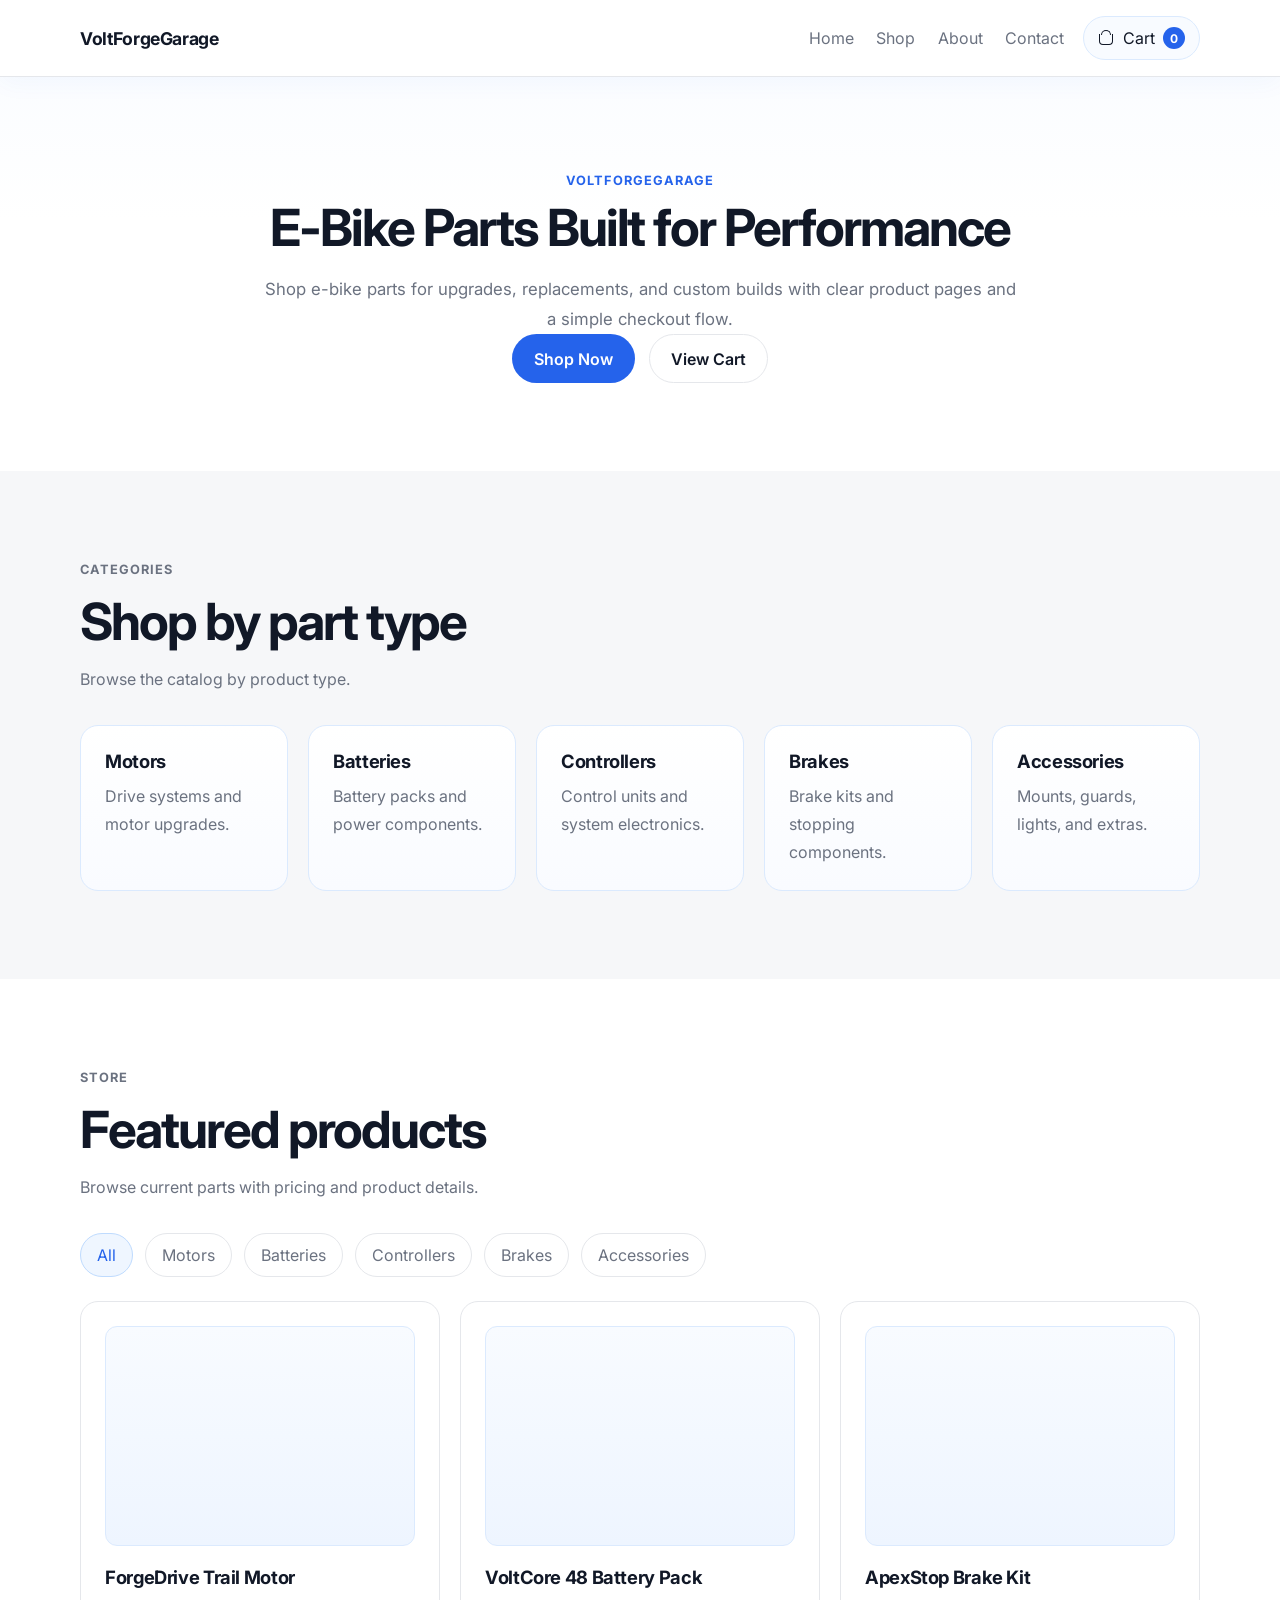
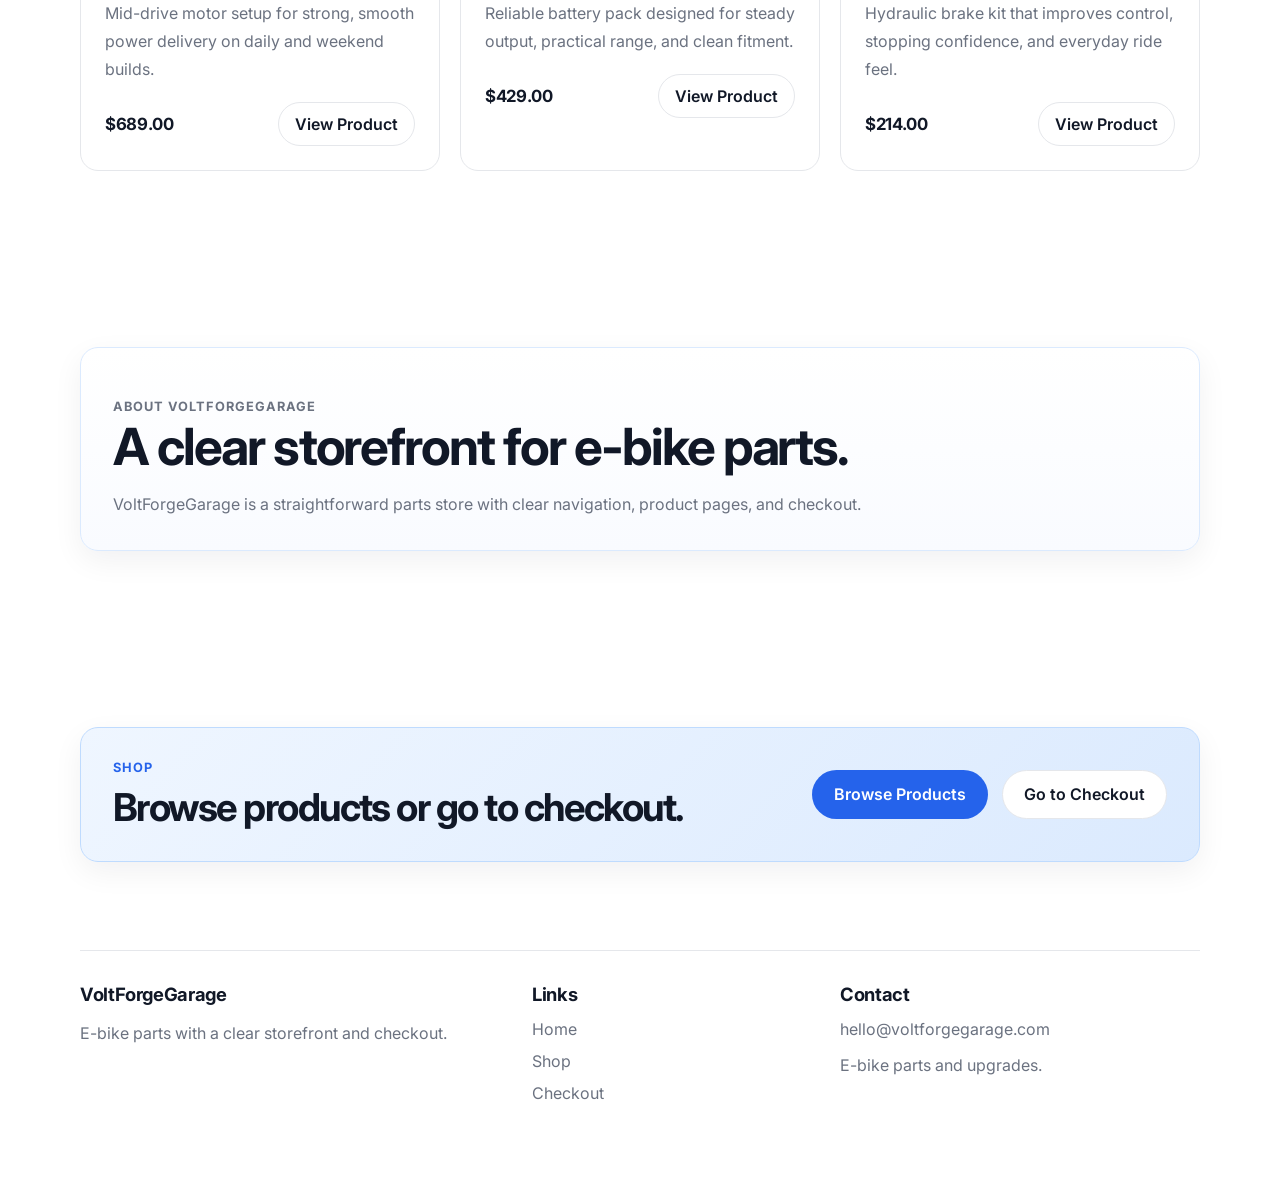
==== index.html @ 782eabcb "Add files via upload" ====
<!DOCTYPE html>
<html lang="en">
<head>
  <meta charset="UTF-8">
  <meta name="viewport" content="width=device-width, initial-scale=1.0">
  <meta name="description" content="VoltForgeGarage sells e-bike parts with a clear storefront, product pages, and checkout.">
  <title>VoltForgeGarage | E-Bike Parts</title>
  <link rel="preconnect" href="https://fonts.googleapis.com">
  <link rel="preconnect" href="https://fonts.gstatic.com" crossorigin>
  <link href="https://fonts.googleapis.com/css2?family=Inter:wght@400;500;600;700;800&display=swap" rel="stylesheet">
  <link rel="icon" type="image/svg+xml" href="data:image/svg+xml,%3Csvg xmlns='http://www.w3.org/2000/svg' viewBox='0 0 64 64'%3E%3Crect width='64' height='64' rx='14' fill='white'/%3E%3Cpath d='M20 18h24l-9 13h10L24 46l8-13H20z' fill='%231d4ed8'/%3E%3C/svg%3E">
  <link rel="stylesheet" href="style.css">
</head>
<body data-page="store">
  <header class="site-header">
    <nav class="navbar">
      <a href="index.html#home" class="brand">VoltForgeGarage</a>
      <button class="nav-toggle" type="button" aria-label="Open menu" aria-expanded="false" aria-controls="nav-menu">
        <span></span>
        <span></span>
        <span></span>
      </button>
      <div class="nav-menu" id="nav-menu">
        <div class="nav-links">
          <a href="#home">Home</a>
          <a href="#shop">Shop</a>
          <a href="#about">About</a>
          <a href="#contact">Contact</a>
        </div>
        <a href="checkout.html" class="cart-link" aria-label="Open shopping cart">
          <span class="cart-icon"></span>
          <span>Cart</span>
          <span class="cart-count" data-cart-count>0</span>
        </a>
      </div>
    </nav>
  </header>

  <main>
    <section class="hero section" id="home">
      <div class="hero-layout">
        <div class="hero-copy reveal">
          <p class="eyebrow">VoltForgeGarage</p>
          <h1>E-Bike Parts Built for Performance</h1>
          <p class="hero-text">Shop e-bike parts for upgrades, replacements, and custom builds with clear product pages and a simple checkout flow.</p>
          <div class="hero-actions">
            <a href="#shop" class="button button-primary">Shop Now</a>
            <a href="checkout.html" class="button button-secondary">View Cart</a>
          </div>
        </div>
      </div>
    </section>

    <section class="section section-soft" id="categories">
      <div class="section-heading reveal">
        <p class="eyebrow">Categories</p>
        <h2>Shop by part type</h2>
        <p>Browse the catalog by product type.</p>
      </div>
      <div class="category-grid">
        <article class="category-card reveal"><h3>Motors</h3><p>Drive systems and motor upgrades.</p></article>
        <article class="category-card reveal"><h3>Batteries</h3><p>Battery packs and power components.</p></article>
        <article class="category-card reveal"><h3>Controllers</h3><p>Control units and system electronics.</p></article>
        <article class="category-card reveal"><h3>Brakes</h3><p>Brake kits and stopping components.</p></article>
        <article class="category-card reveal"><h3>Accessories</h3><p>Mounts, guards, lights, and extras.</p></article>
      </div>
    </section>

    <section class="section" id="shop">
      <div class="section-heading reveal">
        <p class="eyebrow">Store</p>
        <h2>Featured products</h2>
        <p>Browse current parts with pricing and product details.</p>
      </div>

      <div class="product-toolbar reveal">
        <div class="filter-row" role="group" aria-label="Filter products">
          <button class="filter-chip is-active" data-filter="all">All</button>
          <button class="filter-chip" data-filter="motors">Motors</button>
          <button class="filter-chip" data-filter="batteries">Batteries</button>
          <button class="filter-chip" data-filter="controllers">Controllers</button>
          <button class="filter-chip" data-filter="brakes">Brakes</button>
          <button class="filter-chip" data-filter="accessories">Accessories</button>
        </div>
      </div>

      <div class="product-grid" data-product-grid></div>
      <div class="empty-state is-hidden" data-empty-products>
        <h3>No products match this filter</h3>
        <p>Try another category to keep browsing the collection.</p>
      </div>
    </section>

    <section class="section" id="about">
      <div class="about-block reveal">
        <div class="about-copy">
          <p class="eyebrow">About VoltForgeGarage</p>
          <h2>A clear storefront for e-bike parts.</h2>
          <p>VoltForgeGarage is a straightforward parts store with clear navigation, product pages, and checkout.</p>
        </div>
      </div>
    </section>

    <section class="section" id="contact">
      <div class="cta-banner reveal">
        <div>
          <p class="eyebrow">Shop</p>
          <h2>Browse products or go to checkout.</h2>
        </div>
        <div class="cta-actions">
          <a href="#shop" class="button button-primary">Browse Products</a>
          <a href="checkout.html" class="button button-secondary">Go to Checkout</a>
        </div>
      </div>
    </section>
  </main>

  <footer class="site-footer">
    <div class="footer-grid">
      <div>
        <h3>VoltForgeGarage</h3>
        <p>E-bike parts with a clear storefront and checkout.</p>
      </div>
      <div>
        <h3>Links</h3>
        <a href="#home">Home</a>
        <a href="#shop">Shop</a>
        <a href="checkout.html">Checkout</a>
      </div>
      <div>
        <h3>Contact</h3>
        <a href="mailto:hello@voltforgegarage.com">hello@voltforgegarage.com</a>
        <p>E-bike parts and upgrades.</p>
      </div>
    </div>
  </footer>

  <script src="script.js"></script>
</body>
</html>
---- style.css ----
:root {
  --background: #ffffff;
  --surface: #f6f7f9;
  --surface-strong: #eef2f6;
  --border: #e5e7eb;
  --text: #111827;
  --muted: #6b7280;
  --accent: #2563eb;
  --accent-hover: #1d4ed8;
  --danger: #b91c1c;
  --success: #166534;
  --container: min(1120px, calc(100% - 2rem));
  --radius: 18px;
  --radius-sm: 12px;
  --shadow: 0 10px 30px rgba(17, 24, 39, 0.06);
}

* {
  box-sizing: border-box;
}

html {
  scroll-behavior: smooth;
}

body {
  margin: 0;
  font-family: "Inter", sans-serif;
  background:
    linear-gradient(180deg, #f8fbff 0, #ffffff 220px),
    var(--background);
  color: var(--text);
}

body.menu-open {
  overflow: hidden;
}

a {
  color: inherit;
  text-decoration: none;
}

button,
input,
select,
textarea {
  font: inherit;
}

button {
  cursor: pointer;
}

.site-header {
  position: sticky;
  top: 0;
  z-index: 50;
  background: rgba(255, 255, 255, 0.96);
  border-bottom: 1px solid var(--border);
  backdrop-filter: blur(10px);
  box-shadow: 0 6px 24px rgba(37, 99, 235, 0.04);
}

.navbar,
.section,
.site-footer {
  width: var(--container);
  margin: 0 auto;
}

.navbar {
  display: flex;
  align-items: center;
  justify-content: space-between;
  min-height: 76px;
  gap: 1rem;
}

.brand {
  font-size: 1.1rem;
  font-weight: 700;
  letter-spacing: -0.02em;
}

.nav-menu,
.nav-links {
  display: flex;
  align-items: center;
}

.nav-menu {
  gap: 1.2rem;
}

.nav-links {
  gap: 1.4rem;
}

.nav-links a,
.site-footer a,
.text-link {
  color: var(--muted);
  transition: color 0.2s ease;
}

.nav-links a:hover,
.site-footer a:hover,
.text-link:hover {
  color: var(--text);
}

.cart-link {
  display: inline-flex;
  align-items: center;
  gap: 0.55rem;
  padding: 0.65rem 0.85rem;
  border: 1px solid #dbeafe;
  border-radius: 999px;
  background: #f8fbff;
}

.cart-icon {
  position: relative;
  width: 16px;
  height: 16px;
}

.cart-icon::before,
.cart-icon::after {
  content: "";
  position: absolute;
}

.cart-icon::before {
  inset: 4px 1px 1px;
  border: 1.75px solid var(--text);
  border-top: 0;
  border-radius: 0 0 4px 4px;
}

.cart-icon::after {
  width: 8px;
  height: 4px;
  top: 0;
  left: 3px;
  border: 1.75px solid var(--text);
  border-bottom: 0;
  border-radius: 8px 8px 0 0;
}

.cart-count {
  min-width: 22px;
  height: 22px;
  display: grid;
  place-items: center;
  border-radius: 50%;
  background: var(--accent);
  color: #fff;
  font-size: 0.75rem;
  font-weight: 700;
}

.nav-toggle {
  display: none;
  width: 42px;
  height: 42px;
  padding: 0;
  border: 1px solid var(--border);
  border-radius: 10px;
  background: #fff;
  flex-direction: column;
  justify-content: center;
  align-items: center;
  gap: 4px;
}

.nav-toggle span {
  width: 18px;
  height: 2px;
  background: var(--text);
  border-radius: 999px;
  transition: transform 0.2s ease, opacity 0.2s ease;
}

.nav-toggle.is-active span:nth-child(1) {
  transform: translateY(6px) rotate(45deg);
}

.nav-toggle.is-active span:nth-child(2) {
  opacity: 0;
}

.nav-toggle.is-active span:nth-child(3) {
  transform: translateY(-6px) rotate(-45deg);
}

.section {
  padding: 88px 0;
}

.section-soft {
  background: var(--surface);
  width: 100%;
  padding-inline: calc((100% - var(--container)) / 2);
}

.section-heading {
  margin-bottom: 2rem;
}

.eyebrow {
  margin: 0 0 0.75rem;
  color: var(--accent);
  font-size: 0.8rem;
  font-weight: 700;
  letter-spacing: 0.08em;
  text-transform: uppercase;
}

.section-heading h2,
.hero-copy h1,
.about-copy h2,
.cta-banner h2 {
  margin: 0;
  line-height: 1.08;
  letter-spacing: -0.04em;
}

.section-heading h2,
.hero-copy h1,
.about-copy h2 {
  font-size: clamp(2rem, 4vw, 3.4rem);
}

.product-detail-copy h1,
.cta-banner h2 {
  font-size: clamp(1.6rem, 3vw, 2.4rem);
}

.section-heading p,
.hero-text,
.category-card p,
.product-body p,
.about-copy p,
.site-footer p,
.summary-row span,
.checkout-item-copy p,
.empty-state p {
  color: var(--muted);
  line-height: 1.75;
}

.hero {
  padding-top: 96px;
}

.hero-layout,
.checkout-layout {
  display: grid;
  gap: 1.5rem;
}

.hero-layout {
  grid-template-columns: 1fr;
  justify-items: center;
}

.hero-copy {
  max-width: 760px;
  text-align: center;
}

.hero-copy h1 {
  max-width: none;
}

.hero-text {
  margin: 1.25rem 0 0;
  font-size: 1.05rem;
}

.hero-actions,
.cta-actions,
.checkout-qty,
.checkout-item-actions,
.product-detail-actions {
  display: flex;
  flex-wrap: wrap;
  gap: 0.9rem;
  justify-content: center;
}

.button {
  display: inline-flex;
  align-items: center;
  justify-content: center;
  min-height: 48px;
  padding: 0.85rem 1.3rem;
  border-radius: 999px;
  border: 1px solid transparent;
  font-weight: 600;
  transition: background-color 0.2s ease, border-color 0.2s ease, color 0.2s ease, transform 0.2s ease;
}

.button:hover {
  transform: translateY(-1px);
}

.button-primary {
  background: var(--accent);
  color: #fff;
}

.button-primary:hover {
  background: var(--accent-hover);
}

.button-secondary,
.button-small,
.button-danger,
.qty-button {
  background: #fff;
  color: var(--text);
  border-color: var(--border);
}

.button-secondary:hover,
.button-small:hover,
.button-danger:hover,
.qty-button:hover {
  border-color: #cfd4dc;
}

.button-small,
.qty-button {
  min-height: 40px;
  padding: 0.7rem 1rem;
}

.button-danger {
  color: var(--danger);
}

.category-card,
.product-card,
.about-block,
.cta-banner,
.checkout-card,
.checkout-item,
.empty-state,
.product-detail-image,
.product-detail-notes article {
  background: #fff;
  border: 1px solid var(--border);
  border-radius: var(--radius);
}

.about-block,
.cta-banner,
.checkout-card,
.empty-state,
.product-detail-notes article {
  box-shadow: var(--shadow);
}

.category-grid,
.product-grid,
.footer-grid {
  display: grid;
  gap: 1.25rem;
}

.category-grid {
  grid-template-columns: repeat(5, 1fr);
}

.category-card,
.product-card,
.checkout-item {
  transition: transform 0.2s ease, box-shadow 0.2s ease;
}

.category-card:hover,
.product-card:hover,
.checkout-item:hover {
  transform: translateY(-2px);
  box-shadow: var(--shadow);
}

.category-card,
.product-card,
.checkout-card,
.empty-state {
  padding: 1.5rem;
}

.category-card {
  background: linear-gradient(180deg, #ffffff 0%, #f9fbff 100%);
  border-color: #dbeafe;
}

.category-card h3,
.product-body h3,
.checkout-card h3,
.site-footer h3,
.empty-state h3 {
  margin: 0;
  font-size: 1.15rem;
  letter-spacing: -0.02em;
}

.category-card p,
.empty-state p {
  margin: 0.65rem 0 0;
}

.product-toolbar {
  margin-bottom: 1.5rem;
}

.filter-row {
  display: flex;
  flex-wrap: wrap;
  gap: 0.75rem;
}

.filter-chip {
  min-height: 40px;
  padding: 0.7rem 1rem;
  border: 1px solid var(--border);
  border-radius: 999px;
  background: #fff;
  color: var(--muted);
  transition: color 0.2s ease, border-color 0.2s ease, background-color 0.2s ease;
}

.filter-chip:hover,
.filter-chip.is-active {
  color: var(--accent);
  border-color: #bfdbfe;
  background: #eff6ff;
}

.product-grid {
  grid-template-columns: repeat(3, 1fr);
}

.product-card.is-hidden,
.is-hidden {
  display: none;
}

.product-card {
  cursor: pointer;
}

.product-image {
  min-height: 220px;
  margin-bottom: 1.25rem;
  border-radius: var(--radius-sm);
  border: 1px solid #dbeafe;
  background: linear-gradient(180deg, #f8fbff 0%, #eef5ff 100%);
  background-position: center;
  background-size: cover;
  background-repeat: no-repeat;
}

.product-image.has-image {
  background-color: #fff;
}

.product-body p {
  margin: 0.65rem 0 1.2rem;
}

.product-meta {
  display: flex;
  align-items: center;
  justify-content: space-between;
  gap: 1rem;
}

.product-meta strong,
.checkout-item-price,
.summary-row strong {
  font-size: 1.05rem;
  letter-spacing: -0.02em;
}

.checkout-form label {
  display: flex;
  flex-direction: column;
  gap: 0.45rem;
}

.checkout-form span {
  font-size: 0.92rem;
  font-weight: 600;
}

input,
select,
textarea {
  width: 100%;
  padding: 0.9rem 1rem;
  border: 1px solid var(--border);
  border-radius: 12px;
  background: #fff;
  color: var(--text);
}

textarea {
  resize: vertical;
}

input:focus,
select:focus,
textarea:focus {
  outline: 2px solid rgba(37, 99, 235, 0.12);
  border-color: #93c5fd;
}

.checkout-items {
  display: grid;
  gap: 0.9rem;
}

.checkout-item-copy p {
  margin: 0.3rem 0;
}

.about-block {
  padding: 2rem;
  background: linear-gradient(180deg, #ffffff 0%, #f9fbff 100%);
  border-color: #dbeafe;
}

.about-copy {
  max-width: 760px;
}

.about-copy p {
  margin: 1rem 0 0;
}

.cta-banner {
  display: flex;
  align-items: center;
  justify-content: space-between;
  gap: 1.5rem;
  padding: 2rem;
  background: linear-gradient(135deg, #eff6ff 0%, #dbeafe 100%);
  border-color: #bfdbfe;
}

.site-footer {
  padding: 0 0 64px;
}

.footer-grid {
  grid-template-columns: 1.2fr 0.8fr 1fr;
  padding-top: 2rem;
  border-top: 1px solid var(--border);
}

.site-footer h3 {
  margin-bottom: 0.9rem;
}

.site-footer a,
.site-footer p {
  display: block;
  margin: 0 0 0.75rem;
}

.checkout-page {
  min-height: calc(100vh - 160px);
}

.checkout-layout {
  grid-template-columns: 1.2fr 0.8fr;
  align-items: start;
}

.checkout-card-head {
  display: flex;
  align-items: center;
  justify-content: space-between;
  gap: 1rem;
  margin-bottom: 1rem;
}

.checkout-side {
  display: grid;
  gap: 1.25rem;
}

.checkout-item {
  display: grid;
  grid-template-columns: 96px 1fr auto;
  gap: 1rem;
  align-items: center;
  padding: 1rem;
}

.checkout-item-thumb {
  width: 96px;
  height: 78px;
  border-radius: 12px;
  border: 1px solid var(--border);
  background: linear-gradient(180deg, #f8fafc 0%, #eef2f7 100%);
  background-position: center;
  background-size: cover;
  background-repeat: no-repeat;
}

.checkout-item-copy h4 {
  margin: 0;
  font-size: 1rem;
}

.checkout-qty {
  align-items: center;
  margin-top: 0.8rem;
}

.qty-button {
  min-width: 40px;
}

.qty-value {
  min-width: 32px;
  text-align: center;
  font-weight: 600;
}

.checkout-item-side {
  display: grid;
  justify-items: end;
  gap: 0.8rem;
}

.summary-row {
  display: flex;
  justify-content: space-between;
  gap: 1rem;
  padding: 0.8rem 0;
  border-bottom: 1px solid var(--border);
}

.summary-total {
  border-bottom: 0;
  padding-bottom: 0;
}

.checkout-form {
  display: grid;
  gap: 1rem;
  margin-top: 1rem;
}

.empty-state {
  text-align: center;
}

.empty-state .button {
  margin-top: 0.5rem;
}

.product-page {
  min-height: calc(100vh - 160px);
}

.product-detail {
  display: grid;
  grid-template-columns: 1fr 1fr;
  gap: 2rem;
  align-items: start;
}

.product-detail-image {
  min-height: 520px;
  border-color: #dbeafe;
  background-position: center;
  background-size: cover;
  background-repeat: no-repeat;
}

.product-detail-copy h1 {
  margin: 0;
  font-size: clamp(2.2rem, 4vw, 3.6rem);
  line-height: 1.05;
  letter-spacing: -0.04em;
}

.product-detail-description {
  margin: 1rem 0;
  color: var(--muted);
  line-height: 1.8;
}

.product-detail-price {
  display: block;
  margin-bottom: 1.4rem;
  font-size: 1.35rem;
}

.product-detail-notes {
  display: grid;
  gap: 1rem;
  margin-top: 1.5rem;
}

.product-detail-notes article {
  padding: 1.25rem;
  border-color: #dbeafe;
  background: linear-gradient(180deg, #ffffff 0%, #f9fbff 100%);
}

.product-detail-notes h3 {
  margin: 0 0 0.5rem;
  font-size: 1rem;
}

.product-detail-notes p {
  margin: 0;
  color: var(--muted);
  line-height: 1.7;
}

.product-back-link {
  display: inline-block;
  margin-top: 1.25rem;
}

.reveal {
  opacity: 0;
  transform: translateY(18px);
  transition: opacity 0.5s ease, transform 0.5s ease;
}

.reveal.is-visible {
  opacity: 1;
  transform: translateY(0);
}

@media (max-width: 1024px) {
  .hero-layout,
  .checkout-layout,
  .footer-grid,
  .product-detail {
    grid-template-columns: 1fr;
  }

  .category-grid {
    grid-template-columns: repeat(3, 1fr);
  }

  .product-grid {
    grid-template-columns: repeat(2, 1fr);
  }
}

@media (max-width: 760px) {
  .navbar {
    min-height: 68px;
  }

  .nav-toggle {
    display: inline-flex;
  }

  .nav-menu {
    position: fixed;
    top: 69px;
    left: 1rem;
    right: 1rem;
    display: block;
    padding: 1rem;
    background: #fff;
    border: 1px solid var(--border);
    border-radius: 16px;
    box-shadow: var(--shadow);
    opacity: 0;
    visibility: hidden;
    pointer-events: none;
    transform: translateY(-8px);
    transition: opacity 0.2s ease, transform 0.2s ease, visibility 0.2s ease;
  }

  .nav-menu.is-open {
    opacity: 1;
    visibility: visible;
    pointer-events: auto;
    transform: translateY(0);
  }

  .nav-links {
    flex-direction: column;
    align-items: flex-start;
    gap: 1rem;
    margin-bottom: 1rem;
  }

  .section,
  .hero {
    padding: 72px 0;
  }

  .section-soft {
    padding-inline: 1rem;
  }

  .hero-actions,
  .cta-actions,
  .checkout-item-actions,
  .product-meta,
  .checkout-card-head,
  .cta-banner,
  .checkout-item,
  .product-detail-actions {
    flex-direction: column;
    align-items: stretch;
  }

  .category-grid,
  .product-grid,
  .footer-grid {
    grid-template-columns: 1fr;
  }

  .checkout-item {
    grid-template-columns: 1fr;
  }

  .checkout-item-side {
    justify-items: start;
  }

  .button,
  .button-small,
  .qty-button {
    width: 100%;
  }
}
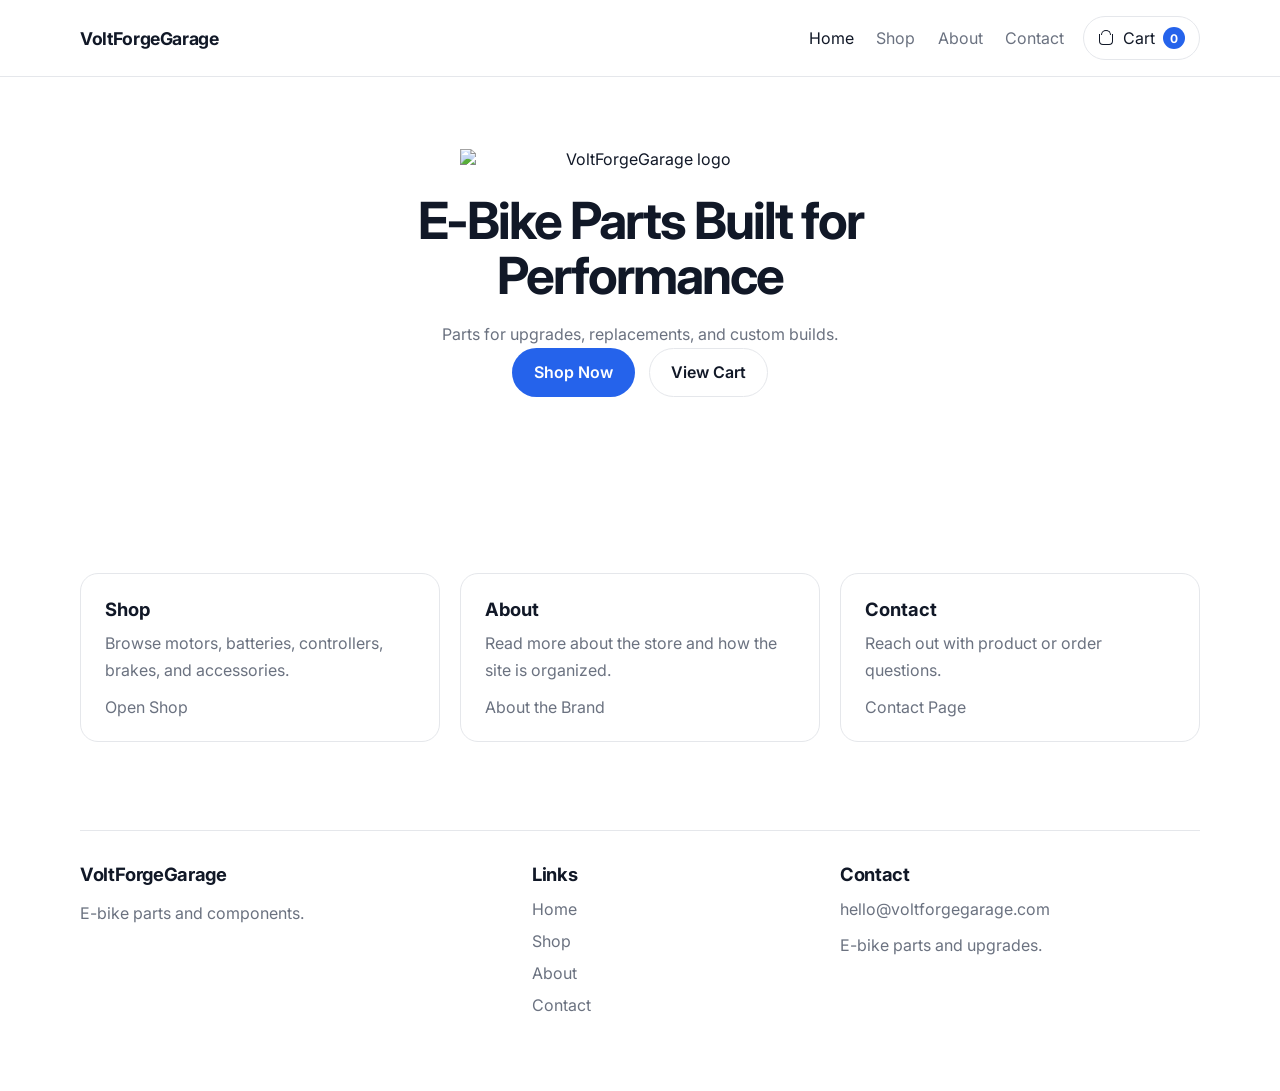
==== commit 47a273c3: "Add files via upload" ====
--- a/index.html
+++ b/index.html
@@ -3,18 +3,18 @@
 <head>
   <meta charset="UTF-8">
   <meta name="viewport" content="width=device-width, initial-scale=1.0">
-  <meta name="description" content="VoltForgeGarage sells e-bike parts with a clear storefront, product pages, and checkout.">
-  <title>VoltForgeGarage | E-Bike Parts</title>
+  <meta name="description" content="VoltForgeGarage home page for e-bike parts and upgrades.">
+  <title>VoltForgeGarage | Home</title>
   <link rel="preconnect" href="https://fonts.googleapis.com">
   <link rel="preconnect" href="https://fonts.gstatic.com" crossorigin>
   <link href="https://fonts.googleapis.com/css2?family=Inter:wght@400;500;600;700;800&display=swap" rel="stylesheet">
   <link rel="icon" type="image/svg+xml" href="data:image/svg+xml,%3Csvg xmlns='http://www.w3.org/2000/svg' viewBox='0 0 64 64'%3E%3Crect width='64' height='64' rx='14' fill='white'/%3E%3Cpath d='M20 18h24l-9 13h10L24 46l8-13H20z' fill='%231d4ed8'/%3E%3C/svg%3E">
   <link rel="stylesheet" href="style.css">
 </head>
-<body data-page="store">
+<body data-page="home">
   <header class="site-header">
     <nav class="navbar">
-      <a href="index.html#home" class="brand">VoltForgeGarage</a>
+      <a href="index.html" class="brand">VoltForgeGarage</a>
       <button class="nav-toggle" type="button" aria-label="Open menu" aria-expanded="false" aria-controls="nav-menu">
         <span></span>
         <span></span>
@@ -22,10 +22,10 @@
       </button>
       <div class="nav-menu" id="nav-menu">
         <div class="nav-links">
-          <a href="#home">Home</a>
-          <a href="#shop">Shop</a>
-          <a href="#about">About</a>
-          <a href="#contact">Contact</a>
+          <a href="index.html" class="is-current">Home</a>
+          <a href="shop.html">Shop</a>
+          <a href="about.html">About</a>
+          <a href="contact.html">Contact</a>
         </div>
         <a href="checkout.html" class="cart-link" aria-label="Open shopping cart">
           <span class="cart-icon"></span>
@@ -37,80 +37,37 @@
   </header>
 
   <main>
-    <section class="hero section" id="home">
+    <section class="hero hero-home section">
       <div class="hero-layout">
         <div class="hero-copy reveal">
-          <p class="eyebrow">VoltForgeGarage</p>
+          <img src="https://i.postimg.cc/G3rW3Q6p/Volt-Forge-Garage-logo-design-on-white.png" alt="VoltForgeGarage logo" class="hero-logo">
           <h1>E-Bike Parts Built for Performance</h1>
-          <p class="hero-text">Shop e-bike parts for upgrades, replacements, and custom builds with clear product pages and a simple checkout flow.</p>
+          <p class="hero-text">Parts for upgrades, replacements, and custom builds.</p>
           <div class="hero-actions">
-            <a href="#shop" class="button button-primary">Shop Now</a>
+            <a href="shop.html" class="button button-primary">Shop Now</a>
             <a href="checkout.html" class="button button-secondary">View Cart</a>
           </div>
         </div>
       </div>
     </section>
 
-    <section class="section section-soft" id="categories">
-      <div class="section-heading reveal">
-        <p class="eyebrow">Categories</p>
-        <h2>Shop by part type</h2>
-        <p>Browse the catalog by product type.</p>
-      </div>
-      <div class="category-grid">
-        <article class="category-card reveal"><h3>Motors</h3><p>Drive systems and motor upgrades.</p></article>
-        <article class="category-card reveal"><h3>Batteries</h3><p>Battery packs and power components.</p></article>
-        <article class="category-card reveal"><h3>Controllers</h3><p>Control units and system electronics.</p></article>
-        <article class="category-card reveal"><h3>Brakes</h3><p>Brake kits and stopping components.</p></article>
-        <article class="category-card reveal"><h3>Accessories</h3><p>Mounts, guards, lights, and extras.</p></article>
-      </div>
-    </section>
-
-    <section class="section" id="shop">
-      <div class="section-heading reveal">
-        <p class="eyebrow">Store</p>
-        <h2>Featured products</h2>
-        <p>Browse current parts with pricing and product details.</p>
-      </div>
-
-      <div class="product-toolbar reveal">
-        <div class="filter-row" role="group" aria-label="Filter products">
-          <button class="filter-chip is-active" data-filter="all">All</button>
-          <button class="filter-chip" data-filter="motors">Motors</button>
-          <button class="filter-chip" data-filter="batteries">Batteries</button>
-          <button class="filter-chip" data-filter="controllers">Controllers</button>
-          <button class="filter-chip" data-filter="brakes">Brakes</button>
-          <button class="filter-chip" data-filter="accessories">Accessories</button>
-        </div>
-      </div>
-
-      <div class="product-grid" data-product-grid></div>
-      <div class="empty-state is-hidden" data-empty-products>
-        <h3>No products match this filter</h3>
-        <p>Try another category to keep browsing the collection.</p>
-      </div>
-    </section>
-
-    <section class="section" id="about">
-      <div class="about-block reveal">
-        <div class="about-copy">
-          <p class="eyebrow">About VoltForgeGarage</p>
-          <h2>A clear storefront for e-bike parts.</h2>
-          <p>VoltForgeGarage is a straightforward parts store with clear navigation, product pages, and checkout.</p>
-        </div>
-      </div>
-    </section>
-
-    <section class="section" id="contact">
-      <div class="cta-banner reveal">
-        <div>
-          <p class="eyebrow">Shop</p>
-          <h2>Browse products or go to checkout.</h2>
-        </div>
-        <div class="cta-actions">
-          <a href="#shop" class="button button-primary">Browse Products</a>
-          <a href="checkout.html" class="button button-secondary">Go to Checkout</a>
-        </div>
+    <section class="section home-strip">
+      <div class="simple-grid reveal">
+        <article class="simple-card">
+          <h2>Shop</h2>
+          <p>Browse motors, batteries, controllers, brakes, and accessories.</p>
+          <a href="shop.html" class="text-link">Open Shop</a>
+        </article>
+        <article class="simple-card">
+          <h2>About</h2>
+          <p>Read more about the store and how the site is organized.</p>
+          <a href="about.html" class="text-link">About the Brand</a>
+        </article>
+        <article class="simple-card">
+          <h2>Contact</h2>
+          <p>Reach out with product or order questions.</p>
+          <a href="contact.html" class="text-link">Contact Page</a>
+        </article>
       </div>
     </section>
   </main>
@@ -119,13 +76,14 @@
     <div class="footer-grid">
       <div>
         <h3>VoltForgeGarage</h3>
-        <p>E-bike parts with a clear storefront and checkout.</p>
+        <p>E-bike parts and components.</p>
       </div>
       <div>
         <h3>Links</h3>
-        <a href="#home">Home</a>
-        <a href="#shop">Shop</a>
-        <a href="checkout.html">Checkout</a>
+        <a href="index.html">Home</a>
+        <a href="shop.html">Shop</a>
+        <a href="about.html">About</a>
+        <a href="contact.html">Contact</a>
       </div>
       <div>
         <h3>Contact</h3>
--- a/style.css
+++ b/style.css
@@ -26,9 +26,7 @@
 body {
   margin: 0;
   font-family: "Inter", sans-serif;
-  background:
-    linear-gradient(180deg, #f8fbff 0, #ffffff 220px),
-    var(--background);
+  background: var(--background);
   color: var(--text);
 }
 
@@ -59,7 +57,6 @@
   background: rgba(255, 255, 255, 0.96);
   border-bottom: 1px solid var(--border);
   backdrop-filter: blur(10px);
-  box-shadow: 0 6px 24px rgba(37, 99, 235, 0.04);
 }
 
 .navbar,
@@ -104,6 +101,10 @@
   transition: color 0.2s ease;
 }
 
+.nav-links a.is-current {
+  color: var(--text);
+}
+
 .nav-links a:hover,
 .site-footer a:hover,
 .text-link:hover {
@@ -115,9 +116,9 @@
   align-items: center;
   gap: 0.55rem;
   padding: 0.65rem 0.85rem;
-  border: 1px solid #dbeafe;
+  border: 1px solid var(--border);
   border-radius: 999px;
-  background: #f8fbff;
+  background: #fff;
 }
 
 .cart-icon {
@@ -231,6 +232,10 @@
 .hero-copy h1,
 .about-copy h2 {
   font-size: clamp(2rem, 4vw, 3.4rem);
+}
+
+.page-title {
+  font-size: clamp(2rem, 4vw, 3rem);
 }
 
 .product-detail-copy h1,
@@ -252,7 +257,7 @@
 }
 
 .hero {
-  padding-top: 96px;
+  padding-top: 72px;
 }
 
 .hero-layout,
@@ -267,8 +272,15 @@
 }
 
 .hero-copy {
-  max-width: 760px;
+  max-width: 680px;
   text-align: center;
+}
+
+.hero-logo {
+  width: min(360px, 100%);
+  height: auto;
+  display: block;
+  margin: 0 auto 1.5rem;
 }
 
 .hero-copy h1 {
@@ -276,8 +288,8 @@
 }
 
 .hero-text {
-  margin: 1.25rem 0 0;
-  font-size: 1.05rem;
+  margin: 1rem 0 0;
+  font-size: 1rem;
 }
 
 .hero-actions,
@@ -371,6 +383,34 @@
   gap: 1.25rem;
 }
 
+.simple-grid {
+  display: grid;
+  grid-template-columns: repeat(3, 1fr);
+  gap: 1.25rem;
+}
+
+.simple-grid-two {
+  grid-template-columns: repeat(2, 1fr);
+}
+
+.simple-card {
+  padding: 1.5rem;
+  border: 1px solid var(--border);
+  border-radius: var(--radius);
+  background: #fff;
+}
+
+.simple-card h2 {
+  margin: 0 0 0.65rem;
+  font-size: 1.15rem;
+}
+
+.simple-card p {
+  margin: 0 0 0.75rem;
+  color: var(--muted);
+  line-height: 1.7;
+}
+
 .category-grid {
   grid-template-columns: repeat(5, 1fr);
 }
@@ -396,8 +436,7 @@
 }
 
 .category-card {
-  background: linear-gradient(180deg, #ffffff 0%, #f9fbff 100%);
-  border-color: #dbeafe;
+  background: #fff;
 }
 
 .category-card h3,
@@ -438,8 +477,8 @@
 .filter-chip:hover,
 .filter-chip.is-active {
   color: var(--accent);
-  border-color: #bfdbfe;
-  background: #eff6ff;
+  border-color: #dbeafe;
+  background: #f8fbff;
 }
 
 .product-grid {
@@ -459,8 +498,8 @@
   min-height: 220px;
   margin-bottom: 1.25rem;
   border-radius: var(--radius-sm);
-  border: 1px solid #dbeafe;
-  background: linear-gradient(180deg, #f8fbff 0%, #eef5ff 100%);
+  border: 1px solid var(--border);
+  background: linear-gradient(180deg, #fafafa 0%, #f3f4f6 100%);
   background-position: center;
   background-size: cover;
   background-repeat: no-repeat;
@@ -532,8 +571,7 @@
 
 .about-block {
   padding: 2rem;
-  background: linear-gradient(180deg, #ffffff 0%, #f9fbff 100%);
-  border-color: #dbeafe;
+  background: #fff;
 }
 
 .about-copy {
@@ -550,8 +588,8 @@
   justify-content: space-between;
   gap: 1.5rem;
   padding: 2rem;
-  background: linear-gradient(135deg, #eff6ff 0%, #dbeafe 100%);
-  border-color: #bfdbfe;
+  background: #f8fbff;
+  border-color: #dbeafe;
 }
 
 .site-footer {
@@ -681,7 +719,7 @@
 
 .product-detail-image {
   min-height: 520px;
-  border-color: #dbeafe;
+  border-color: var(--border);
   background-position: center;
   background-size: cover;
   background-repeat: no-repeat;
@@ -714,8 +752,7 @@
 
 .product-detail-notes article {
   padding: 1.25rem;
-  border-color: #dbeafe;
-  background: linear-gradient(180deg, #ffffff 0%, #f9fbff 100%);
+  background: #fff;
 }
 
 .product-detail-notes h3 {
@@ -759,6 +796,11 @@
 
   .product-grid {
     grid-template-columns: repeat(2, 1fr);
+  }
+
+  .simple-grid,
+  .simple-grid-two {
+    grid-template-columns: 1fr;
   }
 }
 
